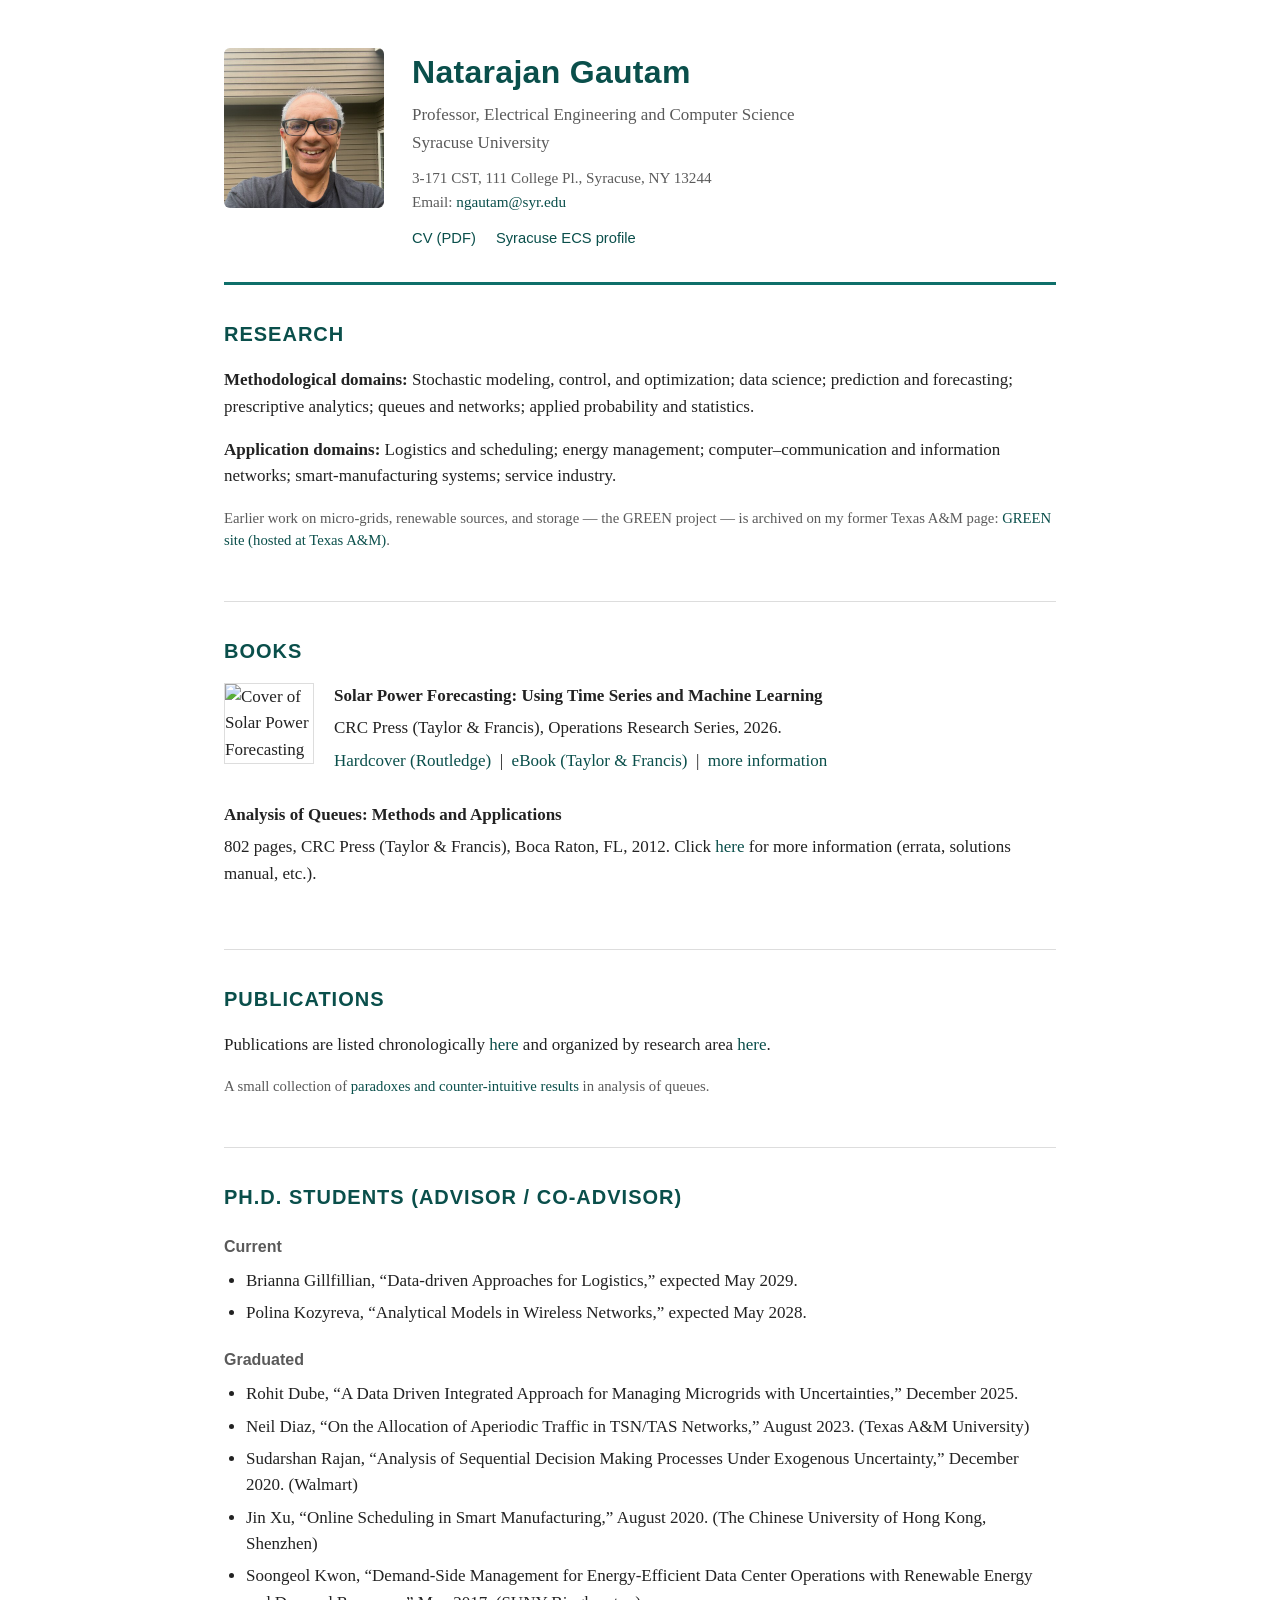
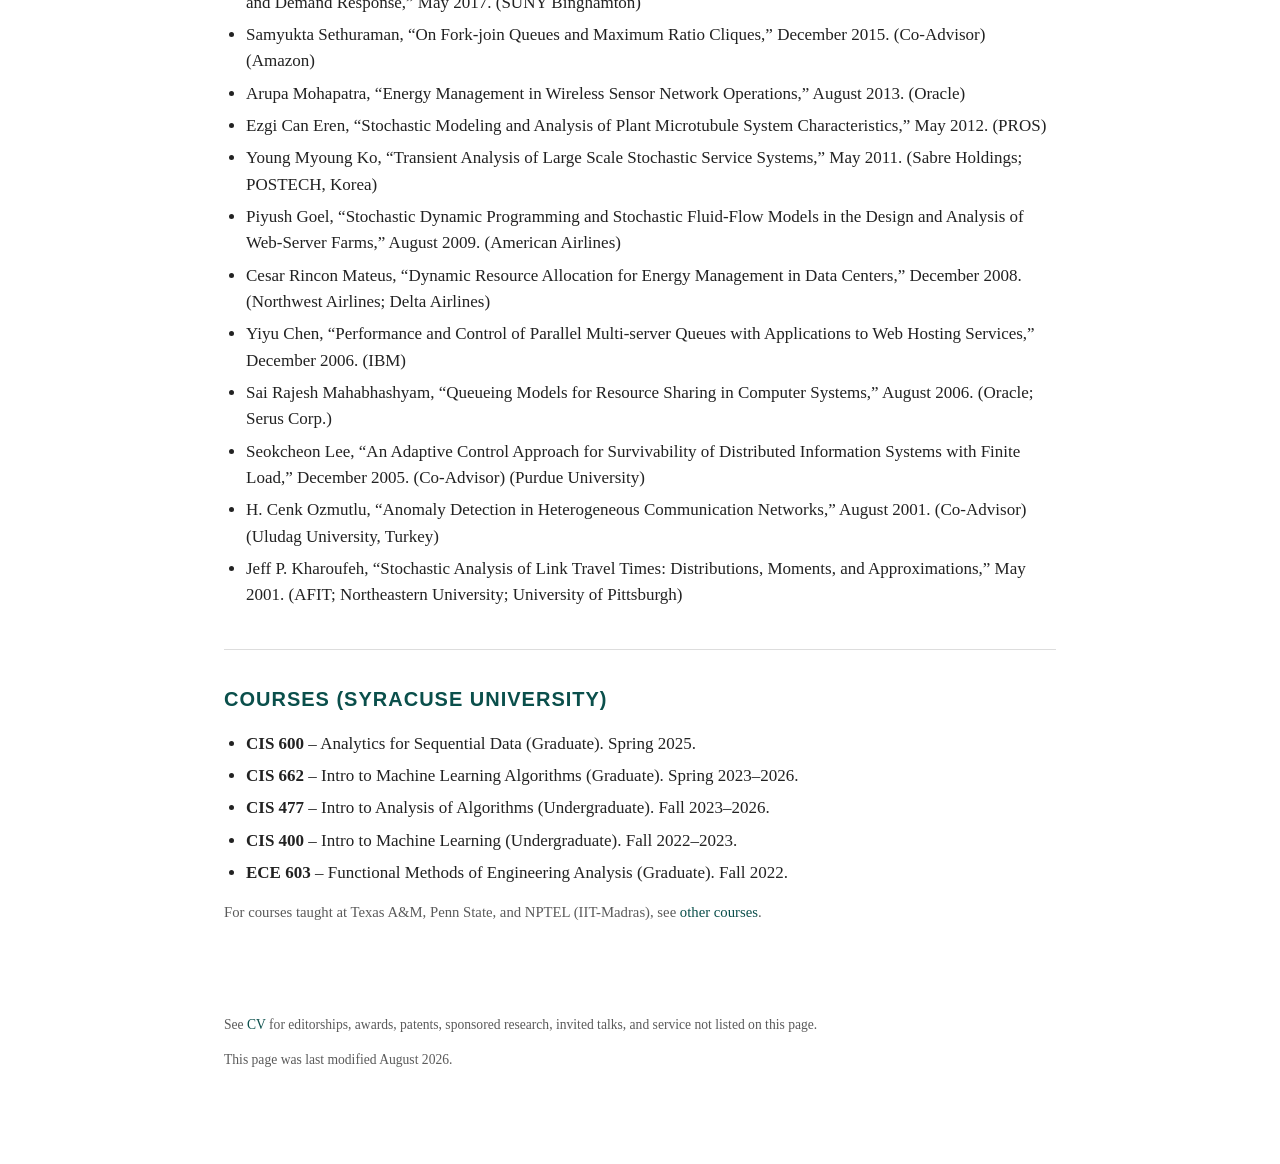
==== index.html @ d804cb6e "Add files via upload" ====
<!DOCTYPE html>
<html lang="en">
<head>
<meta charset="UTF-8" />
<meta name="viewport" content="width=device-width, initial-scale=1" />
<title>Natarajan Gautam</title>
<meta name="description" content="Natarajan Gautam - Professor, Syracuse University" />

<style>
  /* ============================================================
     COLORS / FONTS -- edit these to re-theme the whole page
     ============================================================ */
  :root {
    --accent: #0f6f6a;       /* teal, echoes the new book's cover */
    --accent-dark: #0a4f4b;
    --text: #222222;
    --muted: #5a5a5a;
    --bg: #ffffff;
    --bg-soft: #f6f7f7;
    --rule: #dddddd;
    --font-body: Georgia, "Times New Roman", Times, serif;
    --font-heading: "Helvetica Neue", Helvetica, Arial, sans-serif;
  }

  * { box-sizing: border-box; }

  body {
    margin: 0;
    background: var(--bg);
    color: var(--text);
    font-family: var(--font-body);
    font-size: 17px;
    line-height: 1.55;
  }

  a { color: var(--accent-dark); text-decoration: none; border-bottom: 1px solid transparent; }
  a:hover { border-bottom-color: var(--accent-dark); }

  .wrap {
    max-width: 880px;
    margin: 0 auto;
    padding: 0 24px 80px;
  }

  /* ---------- Header ---------- */
  header.hero {
    display: flex;
    flex-wrap: wrap;
    align-items: flex-start;
    gap: 28px;
    padding: 48px 0 32px;
    border-bottom: 3px solid var(--accent);
  }

  header.hero img.photo {
    width: 160px;
    height: 160px;
    object-fit: cover;
    border-radius: 6px;
    flex-shrink: 0;
  }

  header.hero .id-block { flex: 1; min-width: 260px; }

  header.hero h1 {
    font-family: var(--font-heading);
    font-size: 2rem;
    letter-spacing: 0.3px;
    margin: 0 0 4px;
    color: var(--accent-dark);
  }

  header.hero p.title-line {
    margin: 0 0 2px;
    color: var(--muted);
  }

  header.hero p.address {
    margin: 10px 0 0;
    color: var(--muted);
    font-size: 0.95rem;
  }

  header.hero .quicklinks {
    margin-top: 14px;
    font-family: var(--font-heading);
    font-size: 0.92rem;
  }
  header.hero .quicklinks a {
    margin-right: 16px;
    white-space: nowrap;
  }

  /* ---------- Sections ---------- */
  section { padding: 34px 0; border-bottom: 1px solid var(--rule); }
  section:last-of-type { border-bottom: none; }

  section h2 {
    font-family: var(--font-heading);
    font-size: 1.25rem;
    text-transform: uppercase;
    letter-spacing: 1px;
    color: var(--accent-dark);
    margin: 0 0 16px;
  }

  ul.tight { margin: 0; padding-left: 22px; }
  ul.tight li { margin-bottom: 6px; }

  .note {
    font-size: 0.92rem;
    color: var(--muted);
  }

  /* ---------- Books ---------- */
  .book-row {
    display: flex;
    gap: 20px;
    align-items: flex-start;
    margin-bottom: 22px;
  }
  .book-row img {
    width: 90px;
    flex-shrink: 0;
    border: 1px solid var(--rule);
  }
  .book-row .book-text p { margin: 0 0 6px; }
  .book-row .book-text .book-title { font-weight: bold; }

  /* ---------- Students ---------- */
  .students h3 {
    font-family: var(--font-heading);
    font-size: 1rem;
    color: var(--muted);
    margin: 22px 0 8px;
    text-transform: none;
    letter-spacing: 0;
  }

  /* ---------- Footer ---------- */
  footer {
    padding-top: 28px;
    font-size: 0.85rem;
    color: var(--muted);
  }

  @media (max-width: 560px) {
    header.hero { flex-direction: column; align-items: center; text-align: center; }
    header.hero .quicklinks a { display: inline-block; margin: 4px 8px; }
  }
</style>
</head>

<body>
<div class="wrap">

  <header class="hero">
    <!-- Replace with your own headshot once ready; keep the same filename or update the src below -->
    <img class="photo" src="gautam_headshot.jpg" alt="Photo of Natarajan Gautam" />
    <div class="id-block">
      <h1>Natarajan Gautam</h1>
      <p class="title-line">Professor, Electrical Engineering and Computer Science</p>
      <p class="title-line">Syracuse University</p>
      <p class="address">
        3-171 CST, 111 College Pl., Syracuse, NY 13244<br />
        Email: <a href="mailto:ngautam@syr.edu">ngautam@syr.edu</a>
      </p>
      <div class="quicklinks">
        <a href="Gautam_web_CV.pdf">CV (PDF)</a>
        <a href="https://ecs.syracuse.edu/faculty-staff/natarajan-gautam">Syracuse ECS profile</a>
      </div>
    </div>
  </header>

  <!-- ============================================================
       RESEARCH
       ============================================================ -->
  <section id="research">
    <h2>Research</h2>
    <p>
      <strong>Methodological domains:</strong> Stochastic modeling, control, and optimization;
      data science; prediction and forecasting; prescriptive analytics; queues and networks;
      applied probability and statistics.
    </p>
    <p>
      <strong>Application domains:</strong> Logistics and scheduling; energy management;
      computer&ndash;communication and information networks; smart-manufacturing systems;
      service industry.
    </p>
    <p class="note">
      Earlier work on micro-grids, renewable sources, and storage &mdash; the GREEN project &mdash;
      is archived on my former Texas A&amp;M page:
      <a href="https://gautam.engr.tamu.edu/green.html">GREEN site (hosted at Texas A&amp;M)</a>.
    </p>
  </section>

  <!-- ============================================================
       BOOKS
       ============================================================ -->
  <section id="books">
    <h2>Books</h2>

    <div class="book-row">
      <img src="book2_cover.jpg" alt="Cover of Solar Power Forecasting" />
      <div class="book-text">
        <p class="book-title">Solar Power Forecasting: Using Time Series and Machine Learning</p>
        <p>CRC Press (Taylor &amp; Francis), Operations Research Series, 2026.</p>
        <p>
          <a href="https://www.routledge.com/Solar-Power-Forecasting-Using-Time-Series-and-Machine-Learning/Gautam/p/book/9781032516950">Hardcover (Routledge)</a>
          &nbsp;|&nbsp;
          <a href="https://www.taylorfrancis.com/books/mono/10.1201/9781003403500/solar-power-forecasting-natarajan-gautam">eBook (Taylor &amp; Francis)</a>
          &nbsp;|&nbsp;
          <a href="book2.html">more information</a>
        </p>
      </div>
    </div>

    <div class="book-row">
      <div class="book-text">
        <p class="book-title">Analysis of Queues: Methods and Applications</p>
        <p>802 pages, CRC Press (Taylor &amp; Francis), Boca Raton, FL, 2012.
          Click <a href="book.html">here</a> for more information (errata, solutions manual, etc.).</p>
      </div>
    </div>
  </section>

  <!-- ============================================================
       PUBLICATIONS
       ============================================================ -->
  <section id="publications">
    <h2>Publications</h2>
    <p>
      Publications are listed chronologically <a href="pubs_year.html">here</a>
      and organized by research area <a href="areas.html">here</a>.
    </p>
    <p class="note">
      A small collection of <a href="paradox.pdf">paradoxes and counter-intuitive results</a>
      in analysis of queues.
    </p>
  </section>

  <!-- ============================================================
       PH.D. STUDENTS
       ============================================================ -->
  <section id="students" class="students">
    <h2>Ph.D. Students (Advisor / Co-Advisor)</h2>

    <h3>Current</h3>
    <ul class="tight">
      <li>Brianna Gillfillian, &ldquo;Data-driven Approaches for Logistics,&rdquo; expected May 2029.</li>
      <li>Polina Kozyreva, &ldquo;Analytical Models in Wireless Networks,&rdquo; expected May 2028.</li>
    </ul>

    <h3>Graduated</h3>
    <ul class="tight">
      <li>Rohit Dube, &ldquo;A Data Driven Integrated Approach for Managing Microgrids with Uncertainties,&rdquo; December 2025.</li>
      <li>Neil Diaz, &ldquo;On the Allocation of Aperiodic Traffic in TSN/TAS Networks,&rdquo; August 2023. (Texas A&amp;M University)</li>
      <li>Sudarshan Rajan, &ldquo;Analysis of Sequential Decision Making Processes Under Exogenous Uncertainty,&rdquo; December 2020. (Walmart)</li>
      <li>Jin Xu, &ldquo;Online Scheduling in Smart Manufacturing,&rdquo; August 2020. (The Chinese University of Hong Kong, Shenzhen)</li>
      <li>Soongeol Kwon, &ldquo;Demand-Side Management for Energy-Efficient Data Center Operations with Renewable Energy and Demand Response,&rdquo; May 2017. (SUNY Binghamton)</li>
      <li>Samyukta Sethuraman, &ldquo;On Fork-join Queues and Maximum Ratio Cliques,&rdquo; December 2015. (Co-Advisor) (Amazon)</li>
      <li>Arupa Mohapatra, &ldquo;Energy Management in Wireless Sensor Network Operations,&rdquo; August 2013. (Oracle)</li>
      <li>Ezgi Can Eren, &ldquo;Stochastic Modeling and Analysis of Plant Microtubule System Characteristics,&rdquo; May 2012. (PROS)</li>
      <li>Young Myoung Ko, &ldquo;Transient Analysis of Large Scale Stochastic Service Systems,&rdquo; May 2011. (Sabre Holdings; POSTECH, Korea)</li>
      <li>Piyush Goel, &ldquo;Stochastic Dynamic Programming and Stochastic Fluid-Flow Models in the Design and Analysis of Web-Server Farms,&rdquo; August 2009. (American Airlines)</li>
      <li>Cesar Rincon Mateus, &ldquo;Dynamic Resource Allocation for Energy Management in Data Centers,&rdquo; December 2008. (Northwest Airlines; Delta Airlines)</li>
      <li>Yiyu Chen, &ldquo;Performance and Control of Parallel Multi-server Queues with Applications to Web Hosting Services,&rdquo; December 2006. (IBM)</li>
      <li>Sai Rajesh Mahabhashyam, &ldquo;Queueing Models for Resource Sharing in Computer Systems,&rdquo; August 2006. (Oracle; Serus Corp.)</li>
      <li>Seokcheon Lee, &ldquo;An Adaptive Control Approach for Survivability of Distributed Information Systems with Finite Load,&rdquo; December 2005. (Co-Advisor) (Purdue University)</li>
      <li>H. Cenk Ozmutlu, &ldquo;Anomaly Detection in Heterogeneous Communication Networks,&rdquo; August 2001. (Co-Advisor) (Uludag University, Turkey)</li>
      <li>Jeff P. Kharoufeh, &ldquo;Stochastic Analysis of Link Travel Times: Distributions, Moments, and Approximations,&rdquo; May 2001. (AFIT; Northeastern University; University of Pittsburgh)</li>
    </ul>
  </section>

  <!-- ============================================================
       COURSES
       ============================================================ -->
  <section id="courses">
    <h2>Courses (Syracuse University)</h2>
    <ul class="tight">
      <li><strong>CIS 600</strong> &ndash; Analytics for Sequential Data (Graduate). Spring 2025.</li>
      <li><strong>CIS 662</strong> &ndash; Intro to Machine Learning Algorithms (Graduate). Spring 2023&ndash;2026.</li>
      <li><strong>CIS 477</strong> &ndash; Intro to Analysis of Algorithms (Undergraduate). Fall 2023&ndash;2026.</li>
      <li><strong>CIS 400</strong> &ndash; Intro to Machine Learning (Undergraduate). Fall 2022&ndash;2023.</li>
      <li><strong>ECE 603</strong> &ndash; Functional Methods of Engineering Analysis (Graduate). Fall 2022.</li>
    </ul>
    <p class="note">
      For courses taught at Texas A&amp;M, Penn State, and NPTEL (IIT-Madras), see
      <a href="other_courses.html">other courses</a>.
    </p>
  </section>

  <footer>
    <p>See <a href="Gautam_web_CV.pdf">CV</a> for editorships, awards, patents, sponsored research,
       invited talks, and service not listed on this page.</p>
    <p>This page was last modified August 2026.</p>
  </footer>

</div>
</body>
</html>
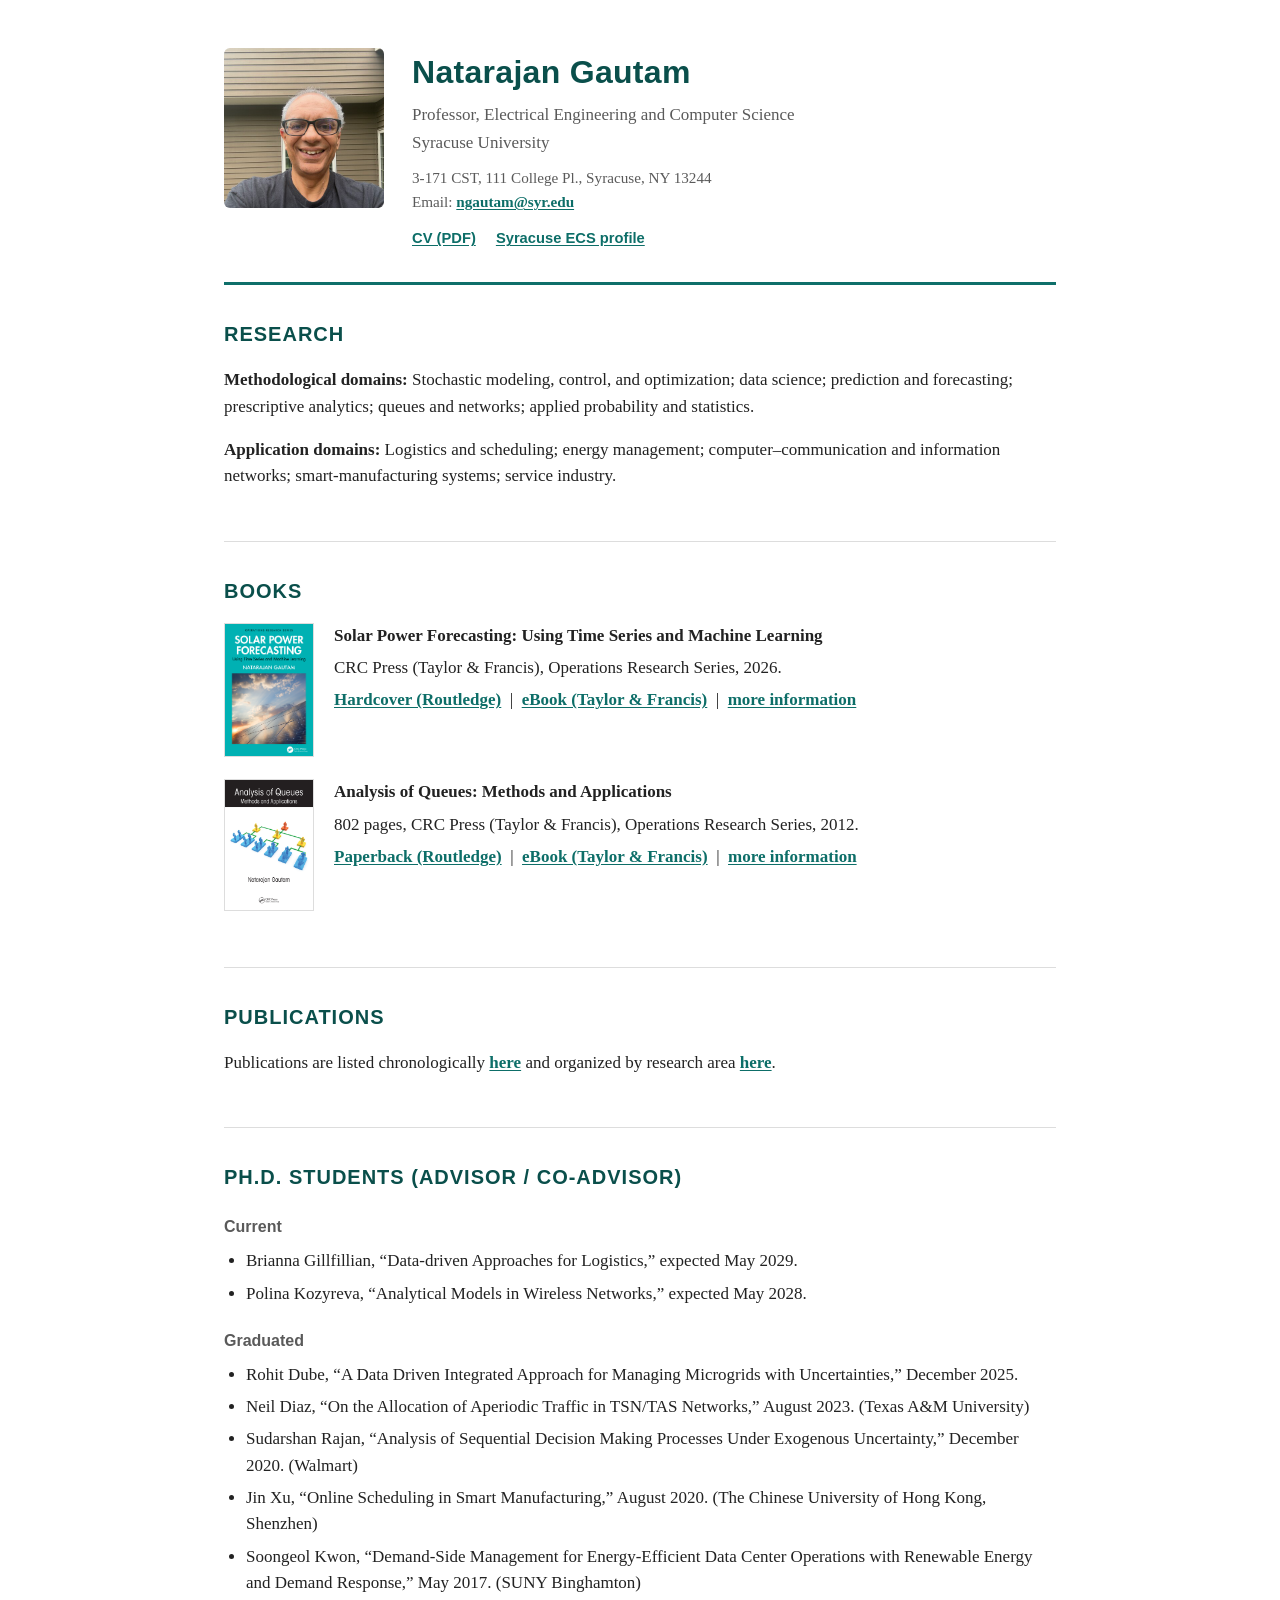
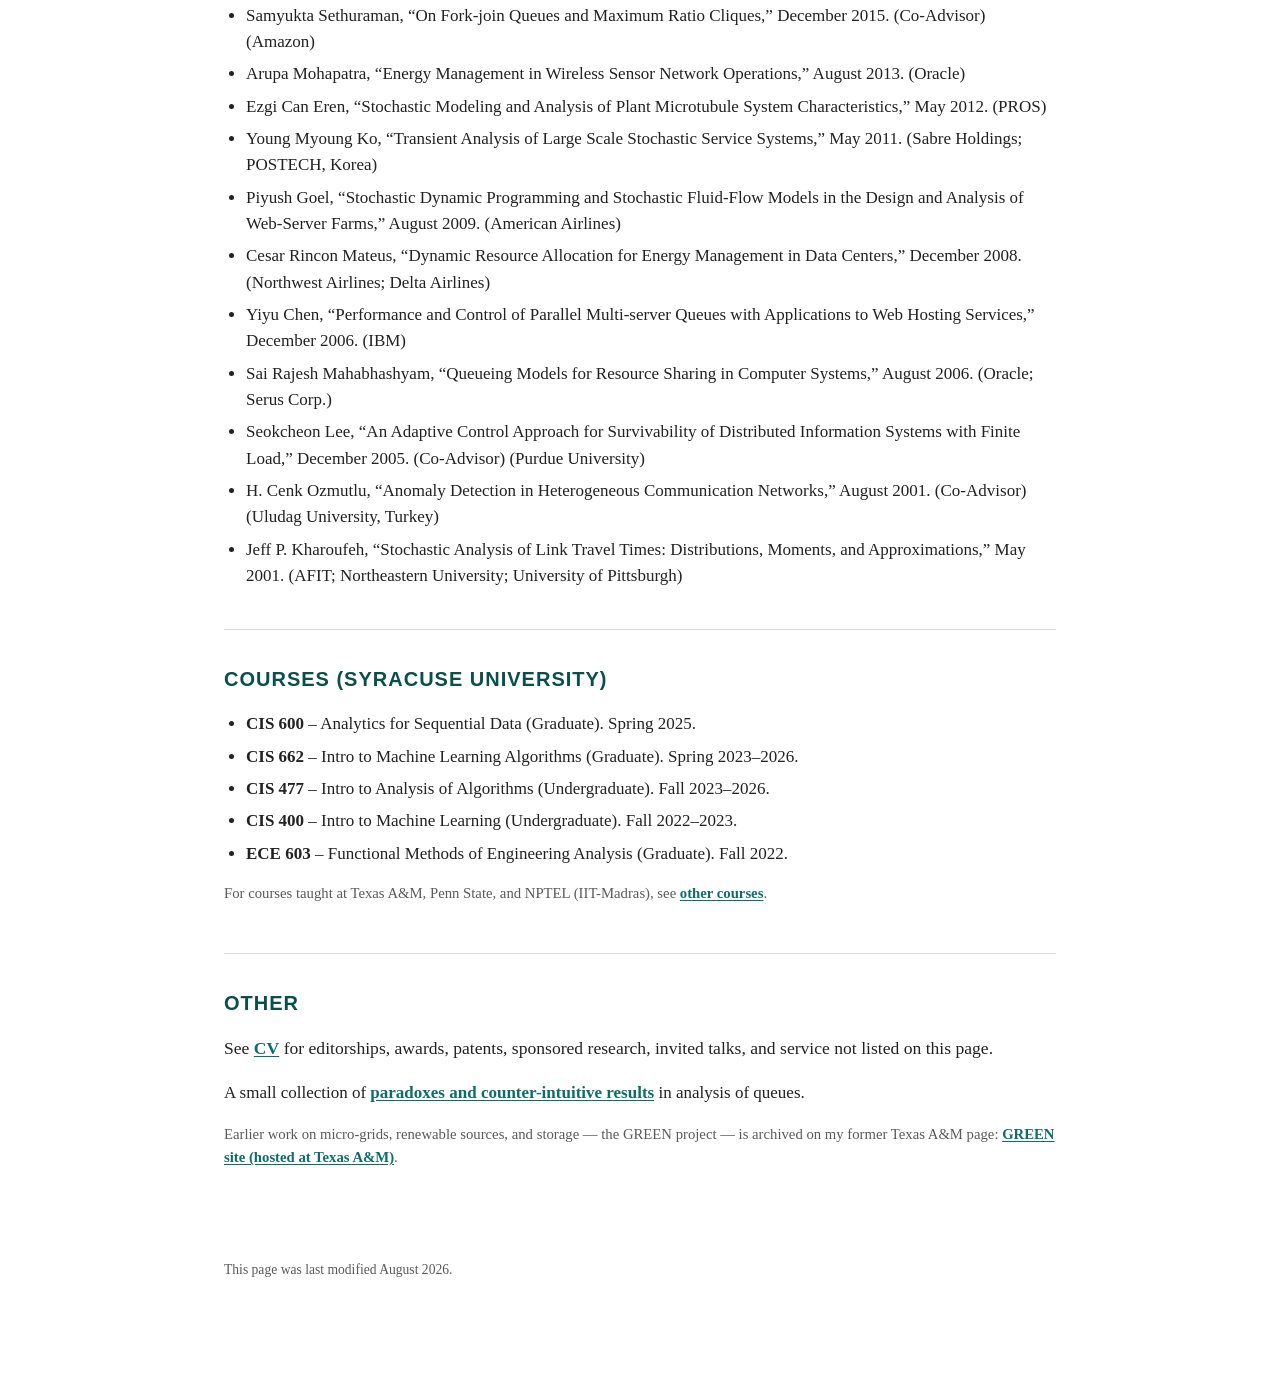
==== commit a95d2038: "Add files via upload" ====
--- a/index.html
+++ b/index.html
@@ -33,8 +33,8 @@
     line-height: 1.55;
   }
 
-  a { color: var(--accent-dark); text-decoration: none; border-bottom: 1px solid transparent; }
-  a:hover { border-bottom-color: var(--accent-dark); }
+  a { color: #0d6e68; text-decoration: underline; text-underline-offset: 2px; font-weight: 600; }
+  a:hover { color: var(--accent-dark); }
 
   .wrap {
     max-width: 880px;
@@ -135,6 +135,12 @@
     margin: 22px 0 8px;
     text-transform: none;
     letter-spacing: 0;
+  }
+
+  /* ---------- Other section ---------- */
+  .cv-pointer {
+    font-size: 1.1rem;
+    margin: 0 0 14px;
   }
 
   /* ---------- Footer ---------- */
@@ -166,7 +172,7 @@
         Email: <a href="mailto:ngautam@syr.edu">ngautam@syr.edu</a>
       </p>
       <div class="quicklinks">
-        <a href="Gautam_web_CV.pdf">CV (PDF)</a>
+        <a href="gautam_web_CV.pdf">CV (PDF)</a>
         <a href="https://ecs.syracuse.edu/faculty-staff/natarajan-gautam">Syracuse ECS profile</a>
       </div>
     </div>
@@ -186,11 +192,6 @@
       <strong>Application domains:</strong> Logistics and scheduling; energy management;
       computer&ndash;communication and information networks; smart-manufacturing systems;
       service industry.
-    </p>
-    <p class="note">
-      Earlier work on micro-grids, renewable sources, and storage &mdash; the GREEN project &mdash;
-      is archived on my former Texas A&amp;M page:
-      <a href="https://gautam.engr.tamu.edu/green.html">GREEN site (hosted at Texas A&amp;M)</a>.
     </p>
   </section>
 
@@ -216,10 +217,17 @@
     </div>
 
     <div class="book-row">
+      <img src="book1_cover.jpg" alt="Cover of Analysis of Queues: Methods and Applications" />
       <div class="book-text">
         <p class="book-title">Analysis of Queues: Methods and Applications</p>
-        <p>802 pages, CRC Press (Taylor &amp; Francis), Boca Raton, FL, 2012.
-          Click <a href="book.html">here</a> for more information (errata, solutions manual, etc.).</p>
+        <p>802 pages, CRC Press (Taylor &amp; Francis), Operations Research Series, 2012.</p>
+        <p>
+          <a href="https://www.routledge.com/Analysis-of-Queues-Methods-and-Applications/Gautam/p/book/9781138073067">Paperback (Routledge)</a>
+          &nbsp;|&nbsp;
+          <a href="https://www.taylorfrancis.com/books/mono/10.1201/b11858/analysis-queues-natarajan-gautam">eBook (Taylor &amp; Francis)</a>
+          &nbsp;|&nbsp;
+          <a href="book.html">more information</a>
+        </p>
       </div>
     </div>
   </section>
@@ -232,10 +240,6 @@
     <p>
       Publications are listed chronologically <a href="pubs_year.html">here</a>
       and organized by research area <a href="areas.html">here</a>.
-    </p>
-    <p class="note">
-      A small collection of <a href="paradox.pdf">paradoxes and counter-intuitive results</a>
-      in analysis of queues.
     </p>
   </section>
 
@@ -290,9 +294,27 @@
     </p>
   </section>
 
+  <!-- ============================================================
+       OTHER
+       ============================================================ -->
+  <section id="other">
+    <h2>Other</h2>
+    <p class="cv-pointer">
+      See <a href="gautam_web_CV.pdf">CV</a> for editorships, awards, patents, sponsored research,
+      invited talks, and service not listed on this page.
+    </p>
+    <p>
+      A small collection of <a href="paradox.pdf">paradoxes and counter-intuitive results</a>
+      in analysis of queues.
+    </p>
+    <p class="note">
+      Earlier work on micro-grids, renewable sources, and storage &mdash; the GREEN project &mdash;
+      is archived on my former Texas A&amp;M page:
+      <a href="https://gautam.engr.tamu.edu/green.html">GREEN site (hosted at Texas A&amp;M)</a>.
+    </p>
+  </section>
+
   <footer>
-    <p>See <a href="Gautam_web_CV.pdf">CV</a> for editorships, awards, patents, sponsored research,
-       invited talks, and service not listed on this page.</p>
     <p>This page was last modified August 2026.</p>
   </footer>
 
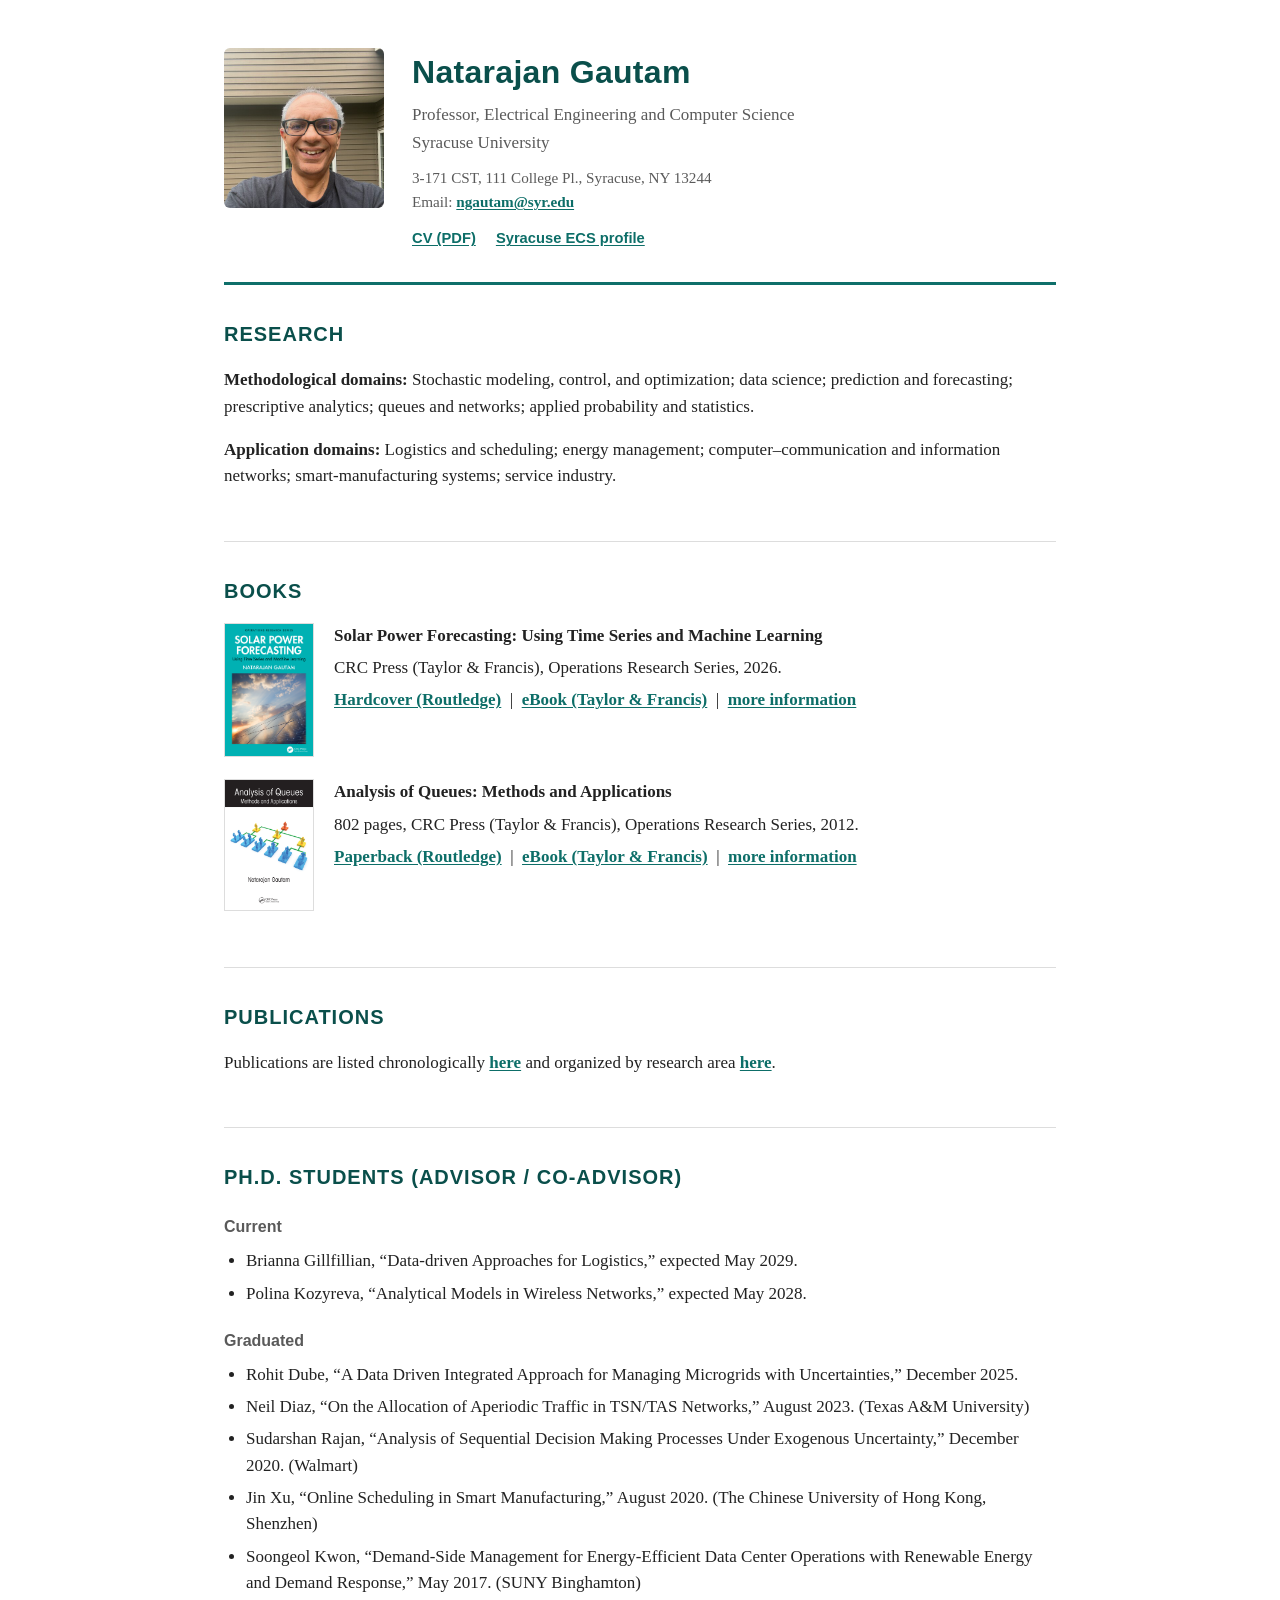
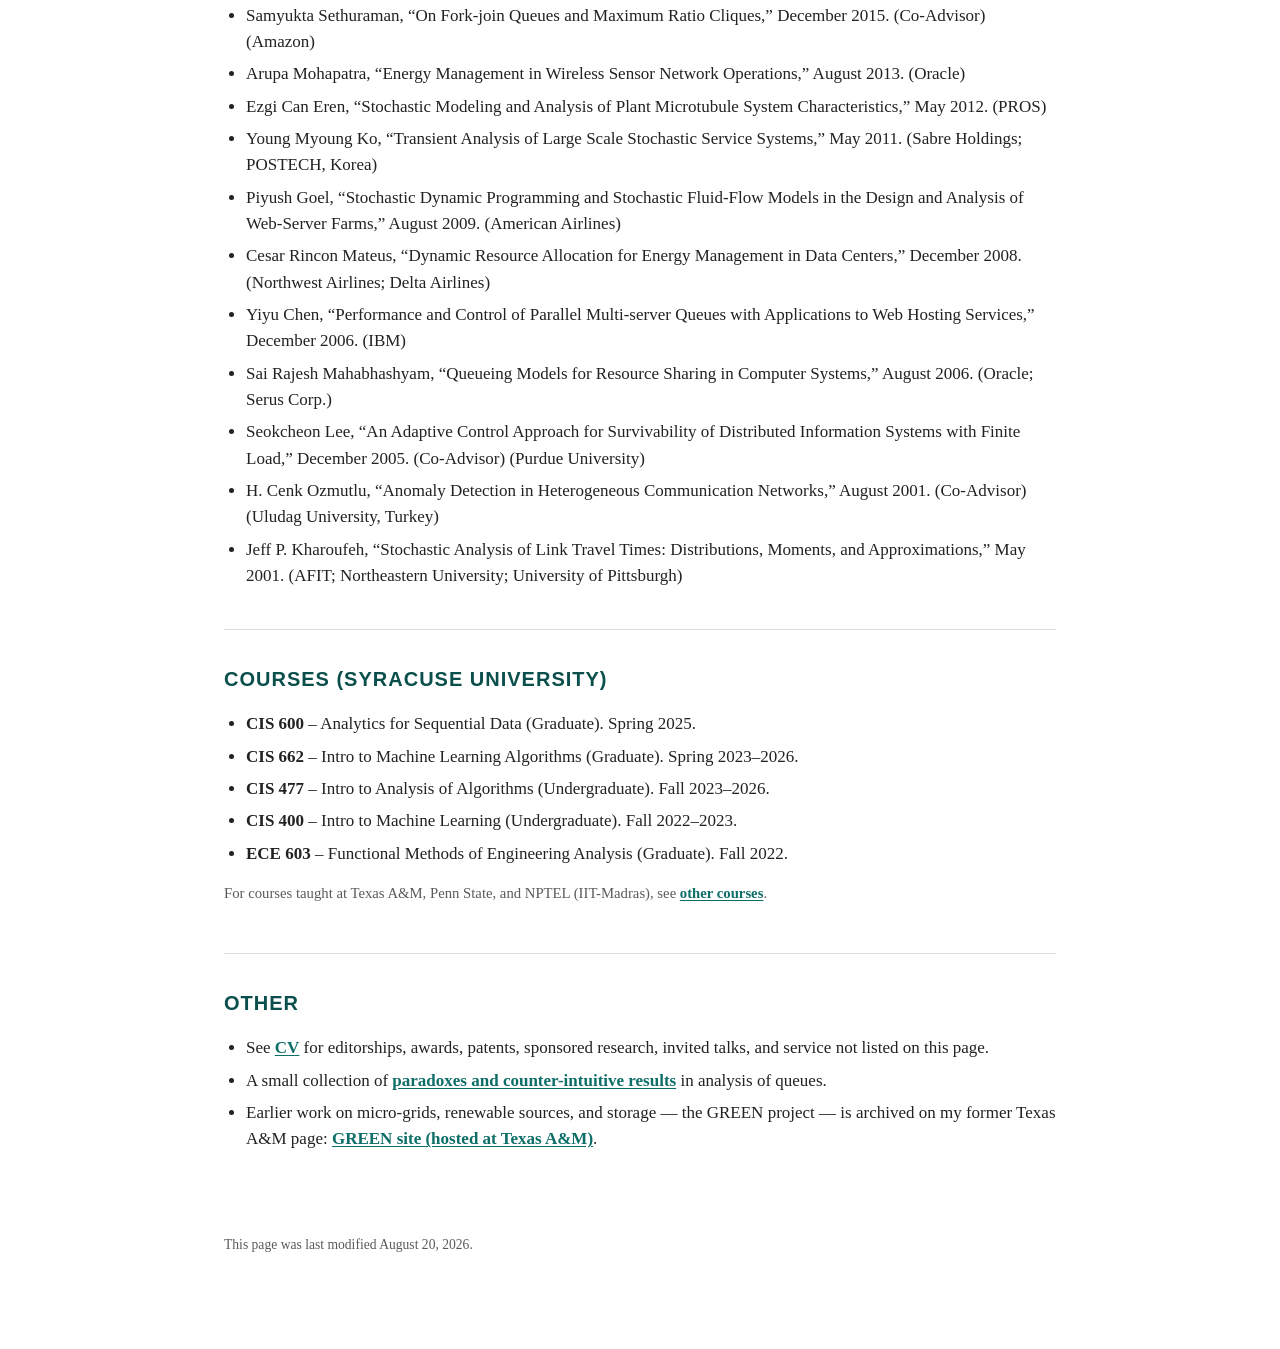
==== commit 91950bc7: "Add files via upload" ====
--- a/index.html
+++ b/index.html
@@ -135,12 +135,6 @@
     margin: 22px 0 8px;
     text-transform: none;
     letter-spacing: 0;
-  }
-
-  /* ---------- Other section ---------- */
-  .cv-pointer {
-    font-size: 1.1rem;
-    margin: 0 0 14px;
   }
 
   /* ---------- Footer ---------- */
@@ -299,23 +293,19 @@
        ============================================================ -->
   <section id="other">
     <h2>Other</h2>
-    <p class="cv-pointer">
-      See <a href="gautam_web_CV.pdf">CV</a> for editorships, awards, patents, sponsored research,
-      invited talks, and service not listed on this page.
-    </p>
-    <p>
-      A small collection of <a href="paradox.pdf">paradoxes and counter-intuitive results</a>
-      in analysis of queues.
-    </p>
-    <p class="note">
-      Earlier work on micro-grids, renewable sources, and storage &mdash; the GREEN project &mdash;
-      is archived on my former Texas A&amp;M page:
-      <a href="https://gautam.engr.tamu.edu/green.html">GREEN site (hosted at Texas A&amp;M)</a>.
-    </p>
+    <ul class="tight">
+      <li>See <a href="gautam_web_CV.pdf">CV</a> for editorships, awards, patents, sponsored research,
+        invited talks, and service not listed on this page.</li>
+      <li>A small collection of <a href="paradox.pdf">paradoxes and counter-intuitive results</a>
+        in analysis of queues.</li>
+      <li>Earlier work on micro-grids, renewable sources, and storage &mdash; the GREEN project &mdash;
+        is archived on my former Texas A&amp;M page:
+        <a href="https://gautam.engr.tamu.edu/green.html">GREEN site (hosted at Texas A&amp;M)</a>.</li>
+    </ul>
   </section>
 
   <footer>
-    <p>This page was last modified August 2026.</p>
+    <p>This page was last modified August 20, 2026.</p>
   </footer>
 
 </div>
